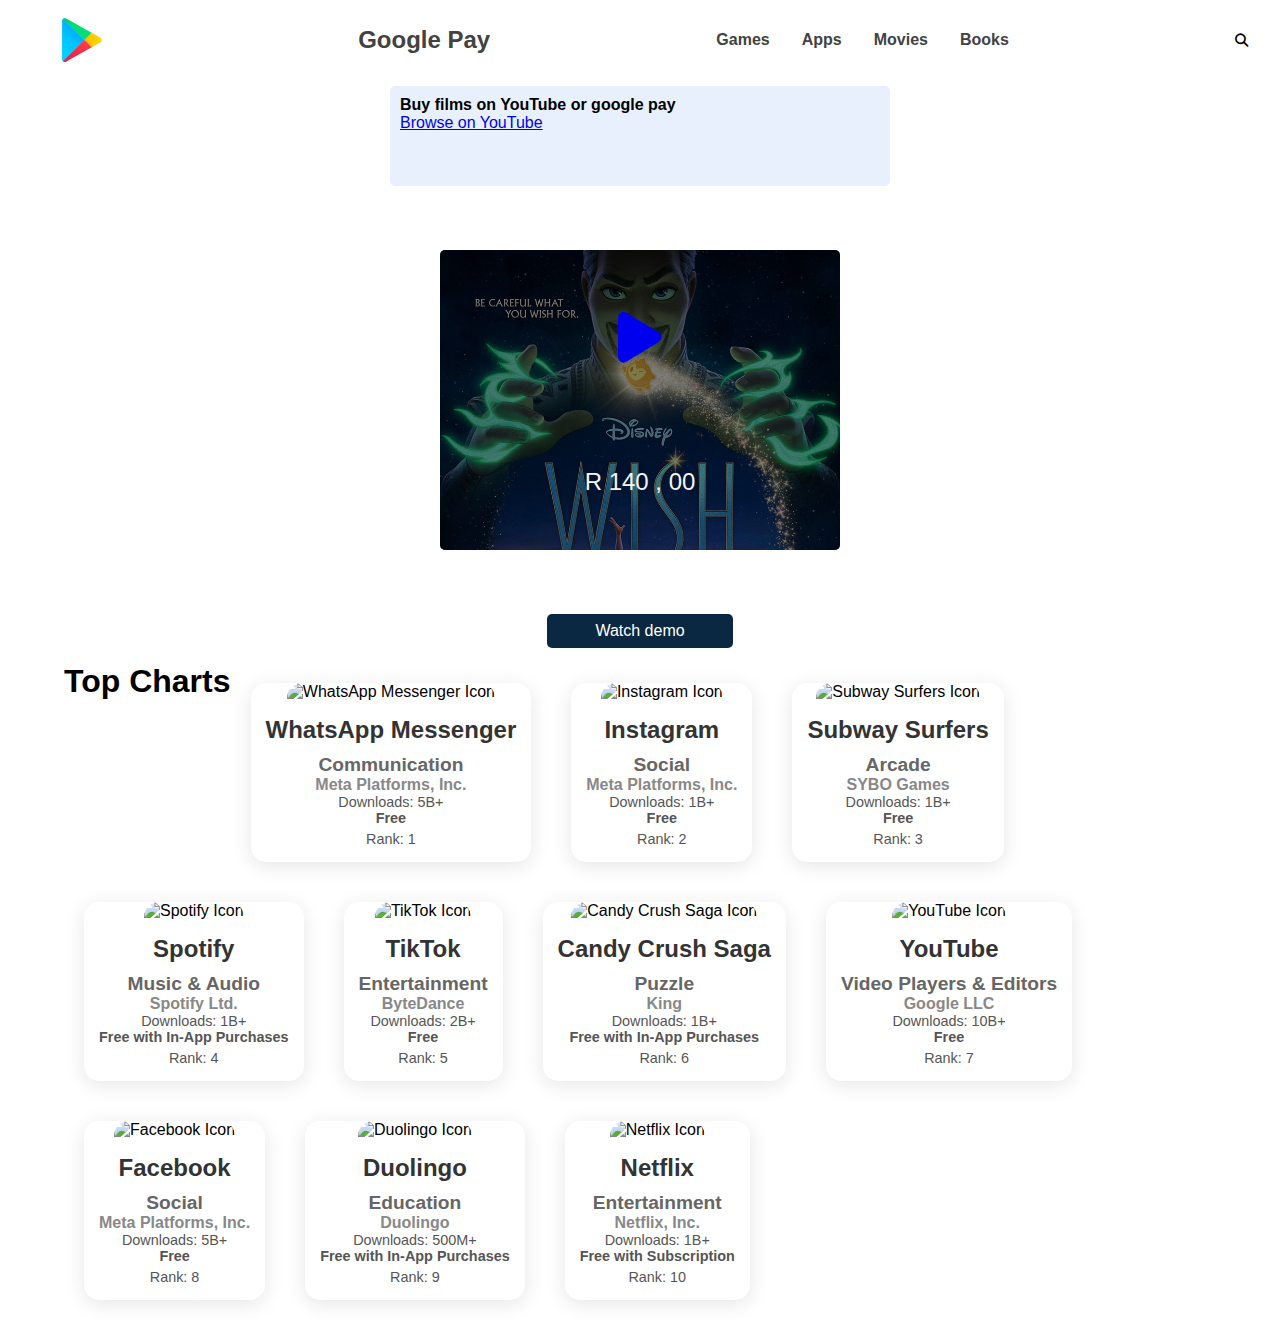
==== index.html @ 11c928e3 "Working on a footer" ====
<!DOCTYPE html>
<html lang="en">
  <head>
    <meta charset="UTF-8" />
    <meta name="viewport" content="width=device-width, initial-scale=1.0" />
    <title>Document</title>
    <link rel="stylesheet" href="styles.css" />
    <link rel="stylesheet" href="apps.css" />
    <script type="module" defer src="/src/Routing.js"></script>
    <script type="module" defer src="/src/content.js"></script>
    <script type="module" defer src="/src/searchParams.js"></script>
    <link
      rel="stylesheet"
      href="https://cdnjs.cloudflare.com/ajax/libs/font-awesome/6.7.2/css/all.min.css"
      integrity="sha512-Evv84Mr4kqVGRNSgIGL/F/aIDqQb7xQ2vcrdIwxfjThSH8CSR7PBEakCr51Ck+w+/U6swU2Im1vVX0SVk9ABhg=="
      crossorigin="anonymous"
      referrerpolicy="no-referrer"
    />
    <style>
      .hide-page {
        display: none;
      }
      .show-page {
        display: block;
      }
    </style>
  </head>
  <body>
    <nav class="google-navbar">
      <img
        class="logo"
        width="100px"
        src="public/Google_Play-Icon-Logo.wine.svg"
        alt=""
      />
      <h2 class="logo-heading">Google Pay</h2>
      <ul style="position: static">
        <a class="link" href="#games">Games</a>
        <a class="link" href="#apps">Apps</a>
        <a class="link" href="#movies">Movies</a>
        <a class="link" href="#books">Books</a>
      </ul>

      <div>
        <button class="search-app">
          <i class="fa-solid fa-magnifying-glass"></i>
        </button>
      </div>
    </nav>
    <div class="search-div">
      <input id="user-input" type="text" placeholder="Search apps..." />
      <button class="btn-submit-search">Search</button>
    </div>

    <div style="justify-items: center; align-items: center" class="hero-area">
      <div class="headline">
        <h4>Buy films on YouTube or google pay</h4>
        <a target="_blank" href="https://www.youtube.com/watch?v=L0MK7qz13bU"
          >Browse on YouTube</a
        >
      </div>
      <div class="playnow">
        <div style="display: flex; flex-direction: column" class="content">
          <a
            style="text-decoration: none"
            target="_blank"
            href="https://store.steampowered.com/app/1401590/Disney_Dreamlight_Valley/"
          >
            <i class="fa-solid fa-play"></i
          ></a>
          <p style="font-size: 24px; margin-top: 4em">R 140 , 00</p>
        </div>
      </div>
      <a
        target="_blank"
        class="watch-demo"
        href="https://store.steampowered.com/app/1401590/Disney_Dreamlight_Valley/"
        >Watch demo</a
      >
    </div>
    <div class="page" id="games">
      <h3>Play your favourites on the big screen</h3>
      <p>Google Play Games on PC</p>
      <div class="games-container">
        <!-- card1 -->
        <div class="card-1">
          <div class="card-content">
            <p class="price">R 1,400,000</p>
            <h2 class="card-title">Product Title</h2>
            <p class="card-description">
              This is a brief description of the product. It highlights key
              features and benefits.
            </p>
            <a href="/payments.html">
              <button class="card-button">Pay Now</button>
            </a>
          </div>
        </div>

        <!-- 2 -->
        <div class="card-2">
          <div class="card-content">
            <p class="price">R 1,400,000</p>
            <h2 class="card-title">Product Title</h2>
            <p class="card-description">
              This is a brief description of the product. It highlights key
              features and benefits.
            </p>
            <a href="/payments.html">
              <button class="card-button">Pay Now</button>
            </a>
          </div>
        </div>

        <!-- 3 -->
        <div class="card-3">
          <div class="card-content">
            <p class="price">R 1,400,000</p>
            <h2 class="card-title">Product Title</h2>
            <p class="card-description">
              This is a brief description of the product. It highlights key
              features and benefits.
            </p>
            <a href="/payments.html">
              <button class="card-button">Pay Now</button>
            </a>
          </div>
        </div>
      </div>
    </div>
    <div class="page" id="apps">
      <h1>Apps</h1>
      <p>Download Apps</p>
      <div class="app-container"></div>
    </div>
    <div class="page" id="movies">
      <h1>Google Movies</h1>
      <div class="movies-container"></div>
    </div>
    <div class="page" id="books">
      <h1>Books</h1>
      <div class="books-container"></div>
    </div>

    <div class="top-charts">
      <h1>Top Charts</h1>
    </div>
    <footer></footer>
  </body>
</html>
---- styles.css ----
* {
  margin: 0;
  padding: 0;
  box-sizing: border-box;
  font-family: "Lucida Sans", "Lucida Sans Regular", "Lucida Grande",
    "Lucida Sans Unicode", Geneva, Verdana, sans-serif;
}

:root {
  --text-color: rgb(66, 66, 66);
}

.google-navbar {
  display: flex;
  align-items: center;
  justify-content: space-between;
  padding: 0.5em 2em;
  height: 80px;
  top: 0;
  position: sticky;
  background-color: white;
  z-index: 100;
}

.logo-heading {
  color: var(--text-color);
}

.google-navbar ul {
  display: flex;
  gap: 2em;
}

.google-navbar ul a {
  color: var(--text-color);
  text-decoration: none;
  font-weight: bold;
  transition: all ease 0.3s;
}

.page {
  padding: 0.5em 4em;
}

/* Link hover */
a:hover {
  color: rgb(25, 141, 64);
}

/* Main */
.show-page {
  display: block;
}

.hide-page {
  display: none;
}

.hero-area {
  display: flex;
  flex-direction: column;
  gap: 4em;
  width: 100%;
  padding: 0.4em 4em;
}

.playnow {
  position: relative;
  background-image: url("./public/hero.jpeg");
  background-repeat: no-repeat;
  background-size: cover;
  width: 400px;
  height: 300px;
  border-radius: 5px;
  cursor: pointer;
  background-color: rgb(53, 119, 70);
}

.playnow::after {
  content: "";
  position: absolute;
  top: 0;
  left: 0;
  width: 100%;
  height: 100%;
  background: rgba(0, 0, 0, 0.5);
  border-radius: 5px;
  z-index: 1;
}

.playnow .content {
  position: absolute;
  color: whitesmoke;
  height: 100%;
  width: 100%;
  display: flex;
  justify-content: center;
  align-items: center;
  font-size: 58px;
  z-index: 2;
}

.headline {
  background-color: #e8f0fe;
  height: 100px;
  width: 500px;
  border-radius: 5px;
  padding: 10px;
}

/* Games */
.card-1,
.card-2,
.card-3 {
  background-color: #ffffff;
  border-radius: 10px;
  box-shadow: 0 4px 8px rgba(0, 0, 0, 0.1);
  overflow: hidden;
  transition: transform 0.2s;
  margin: 20px;
  max-width: 300px;
  position: relative;
}

.card-1::after,
.card-2::after,
.card-3::after {
  content: "";
  position: absolute;
  top: 0;
  left: 0;
  width: 100%;
  height: 100%;
  background: rgba(0, 0, 0, 0.6);
  z-index: 1;
}

.card-1 {
  background-image: url("./public/Best-Poki-Games-in-2023-copy.webp");
  background-size: cover;
}

.card-2 {
  background-image: url("./public/game2.jpeg");
  background-size: cover;
}

.card-3 {
  background-image: url("./public/game1.avif");
  background-size: cover;
}

.card-content {
  padding: 20px;
  position: relative;
  z-index: 2;
}

.price {
  font-size: 1.5em;
  color: #388e3c;
}

.card-title {
  font-size: 1.2em;
  margin: 10px 0;
  color: #e2dada;
}

.card-description {
  font-size: 0.9em;
  color: #f5f2f2;
}

.card-button {
  background-color: #007bff;
  color: white;
  border: none;
  border-radius: 5px;
  padding: 10px;
  cursor: pointer;
  font-size: 1em;
  transition: background-color 0.3s;
}

.card-button:hover {
  background-color: #0056b3;
}

.card-1:hover,
.card-2:hover,
.card-3:hover {
  transform: scale(1.05);
}

.games-container {
  width: 100%;
  display: flex;
}

.watch-demo {
  padding: 0.5em 3em;
  border-radius: 5px;
  text-decoration: none;
  background-color: rgb(10, 40, 65);
  color: white;
}
.watch-demo:hover {
  color: whitesmoke !important;
}
/* top-charts */
.top-charts {
  width: 100%;
  display: flex;
  padding: 0.5em 4em;
  flex-wrap: wrap;
}

.chart-card {
  background-color: #ffffff;
  border-radius: 15px;
  box-shadow: 0 4px 20px rgba(0, 0, 0, 0.1);
  overflow: hidden;
  transition: transform 0.3s, box-shadow 0.3s;
  margin: 20px;
  max-width: 300px;
  text-align: center;
}

.chart-card:hover {
  transform: translateY(-5px);
  box-shadow: 0 8px 30px rgba(0, 0, 0, 0.2);
}

.card-icon {
  width: 100%;
  height: auto;
  border-top-left-radius: 15px;
  border-top-right-radius: 15px;
}

.card-content {
  padding: 15px;
}

.app-name {
  font-size: 1.5em;
  color: #333;
  margin-bottom: 10px;
}

.category {
  font-size: 1.2em;
  color: #666;
}

.developer {
  font-size: 1em;
  color: #888;
}

.downloads,
.price,
.rank {
  font-size: 0.9em;
  color: #555;
}

.price {
  font-weight: bold;
}

.rank {
  margin-top: 5px;
}
.books-container {
  display: flex;
  width: 100%;
  height: 100vh;
  justify-content: center;
  align-items: center;
  padding: 0.5em 2em;
}
.movies-container {
  display: flex;
  width: 100%;
  height: 100vh;
  justify-content: center;
  align-items: center;
  padding: 0.5em 2em;
}

/* serch bar */
.search-app {
  background: none;
  border: 0;
  cursor: pointer;
}
.search-div {
  top: 80px;
  right: 10px;
  position: absolute;
  width: 250px;
  height: 40px;
  background-color: #fbfdff;
  box-shadow: rgba(0, 0, 0, 0.16) 0px 1px 4px;
  display: none;
  justify-content: space-between;
  padding: 0.5em 1em;
  border-radius: 5px;
}
.show-searchdiv {
  display: flex;
}
.search-div input {
  border: none;
  outline: none;
}
.search-div button {
  background-color: #388e3c;
  color: white;
  border: 0;
  border-radius: 5px;
  padding: 0.2em 0.5em;
  cursor: pointer;
}
/* small screens */
@media screen and (max-width: 768px) {
  .search-app {
    display: none;
  }
  .logo-heading {
    color: white !important;
    margin-top: 10px;
  }
  .logo {
    display: none;
  }
  .google-navbar {
    flex-direction: column;
    height: 300px;
    align-items: start;
    background-color: black;
  }
  .google-navbar ul {
    flex-direction: column;
  }
  ul a {
    color: white !important;
  }

  /* main */
  .games-container {
    flex-direction: column;
  }
  .movies-container {
    flex-direction: column;
  }
}
---- apps.css ----
/* APPS */

.app-container {
  display: flex;
  flex-wrap: wrap;
  justify-content: center;
}

.card {
  background-color: #fd4141;
  border-radius: 10px;
  box-shadow: 0 4px 8px rgba(0, 0, 0, 0.1);
  margin: 15px;
  padding: 20px;
  max-width: 200px;
  text-align: center;
  transition: transform 0.3s;
  color: white;
}

.card:hover {
  transform: translateY(-5px);
}

.card img {
  width: 100%;
  height: 200px;
  border-radius: 5px;
}

.card h2 {
  font-size: 1.2em;
  margin: 10px 0;
}

.card p {
  color: #faf6f6;
}

.download-button {
  background-color: #007bff;
  color: white;
  border: none;
  border-radius: 5px;
  padding: 10px;
  cursor: pointer;
  font-size: 1em;
  margin-top: 10px;
}

.download-button:hover {
  background-color: #0056b3;
}
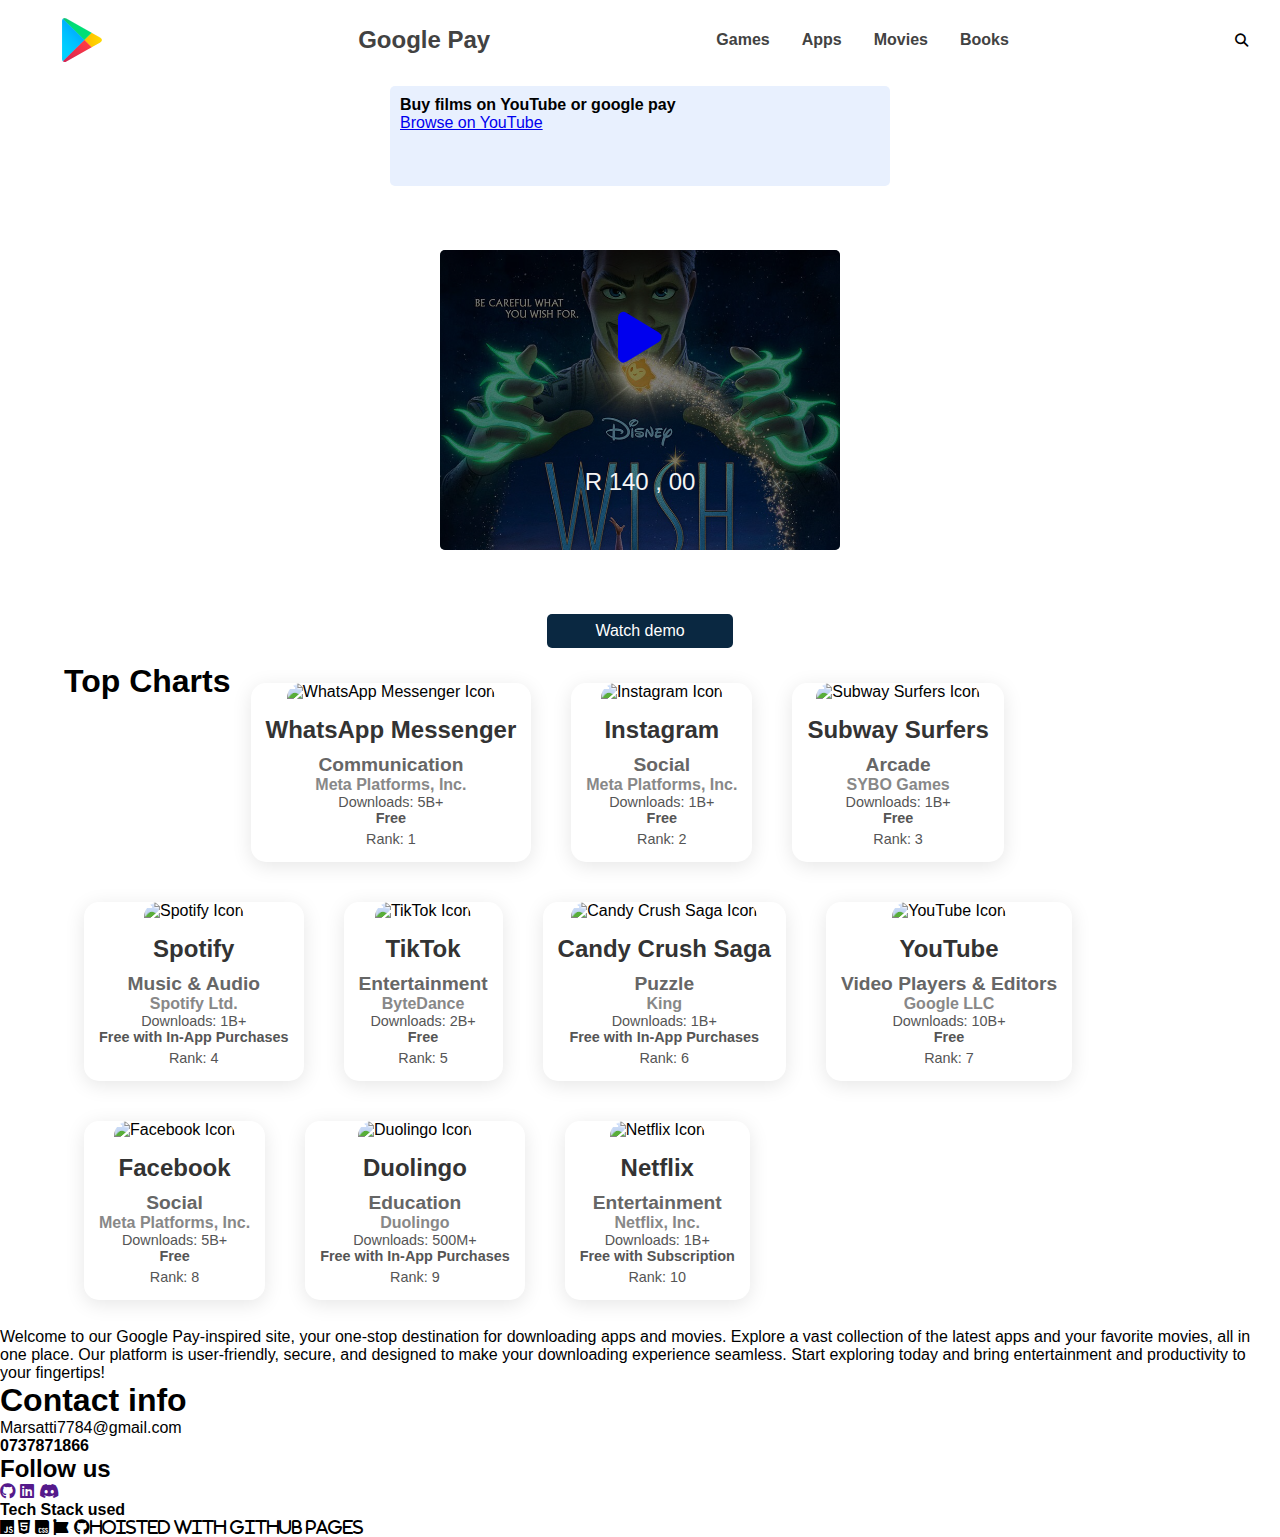
==== commit 741380df: "working on footer styles" ====
--- a/index.html
+++ b/index.html
@@ -9,6 +9,7 @@
     <script type="module" defer src="/src/Routing.js"></script>
     <script type="module" defer src="/src/content.js"></script>
     <script type="module" defer src="/src/searchParams.js"></script>
+    <link rel="stylesheet" href="footer.css">
     <link
       rel="stylesheet"
       href="https://cdnjs.cloudflare.com/ajax/libs/font-awesome/6.7.2/css/all.min.css"
@@ -145,6 +146,37 @@
     <div class="top-charts">
       <h1>Top Charts</h1>
     </div>
-    <footer></footer>
+    <footer>
+      <div class="footer-content-container">
+        <p>
+          Welcome to our Google Pay-inspired site, your one-stop destination for
+          downloading apps and movies. Explore a vast collection of the latest
+          apps and your favorite movies, all in one place. Our platform is
+          user-friendly, secure, and designed to make your downloading
+          experience seamless. Start exploring today and bring entertainment and
+          productivity to your fingertips!
+        </p>
+        <h1>Contact info</h1>
+        <p>Marsatti7784@gmail.com</p>
+        <p style="font-weight: bold">0737871866</p>
+        <h2 style="font-weight: bold">Follow us</h2>
+        <div class="social-media">
+          <a href=""> <i class="fa-brands fa-github"></i></a>
+          <a href=""><i class="fa-brands fa-linkedin"></i></a>
+          <a href=""><i class="fa-brands fa-discord"></i></a>
+        </div>
+      </div>
+      <!-- ++++++++++++++++++++++++++++++ -->
+      <div class="footer-content-container">
+        <p style="font-weight: bold">Tech Stack used</p>
+        <i class="fa-brands fa-js"></i>
+        <i class="fa-brands fa-html5"></i>
+        <i class="fa-brands fa-css"></i>
+        <i class="fa-solid fa-font-awesome"></i>
+        <i class="fa-brands fa-github">Hoisted with Github pages</i>
+           
+        </div>
+      </div>
+    </footer>
   </body>
 </html>
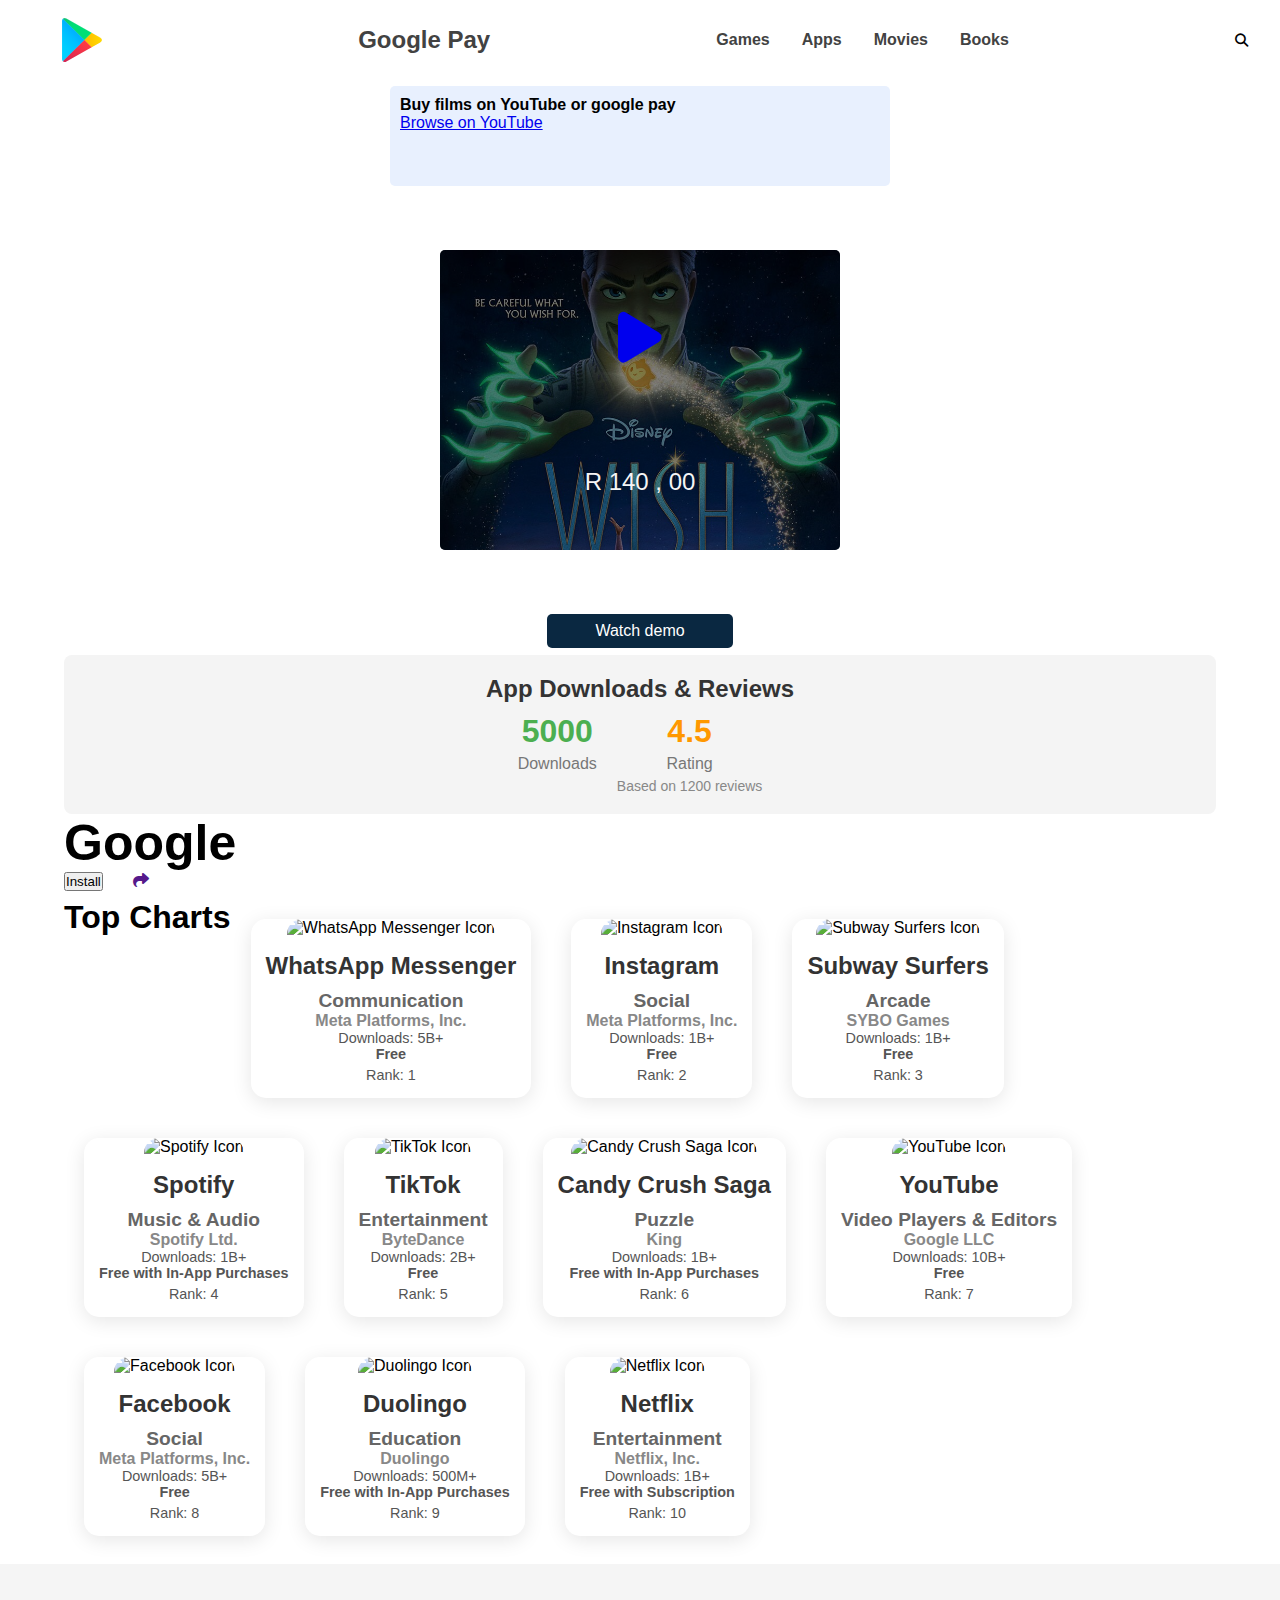
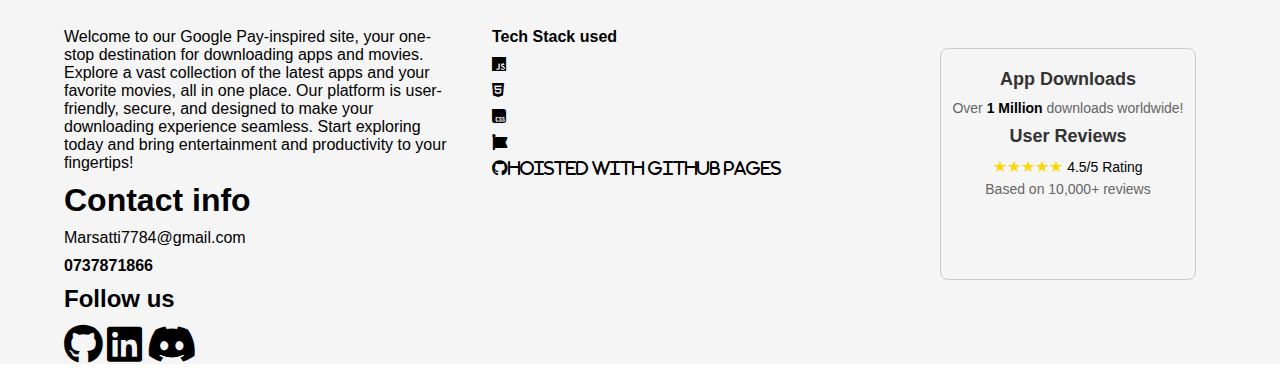
==== commit 3a1c31df: "Updates" ====
--- a/index.html
+++ b/index.html
@@ -79,6 +79,30 @@
         >Watch demo</a
       >
     </div>
+    <div class="App">
+      <div style="text-align: center; padding: 20px; background-color: #f4f4f4; border-radius: 8px;">
+  <h2 style="font-size: 24px; color: #333;">App Downloads & Reviews</h2>
+  
+  <div style="display: flex; justify-content: center; margin-top: 10px;">
+    <div style="margin-right: 20px; text-align: center;">
+      <span style="font-size: 32px; font-weight: bold; color: #4CAF50;">5000</span>
+      <p style="margin: 5px 0; font-size: 16px; color: #777;">Downloads</p>
+    </div>
+    
+    <div style="text-align: center;">
+      <span style="font-size: 32px; font-weight: bold; color: #FF9800;">4.5</span>
+      <p style="margin: 5px 0; font-size: 16px; color: #777;">Rating</p>
+      <p style="font-size: 14px; color: #888;">Based on 1200 reviews</p>
+    </div>
+  </div>
+</div>
+
+      <h1 style="font-size: 50px;">Google</h1>
+     <div class="div">
+      <button>Install</button>
+      <a class="share" href=""><i class="fa-solid fa-share"></i></a>
+     </div>
+    </div>
     <div class="page" id="games">
       <h3>Play your favourites on the big screen</h3>
       <p>Google Play Games on PC</p>
@@ -176,6 +200,18 @@
         <i class="fa-brands fa-github">Hoisted with Github pages</i>
            
         </div>
+        <div style="font-family: Arial, sans-serif; text-align: center; margin: 20px; padding: 10px; border: 1px solid #ccc; border-radius: 8px; width: 300px;">
+  <h3 style="margin: 10px 0; font-size: 18px; color: #333;">App Downloads</h3>
+  <p style="margin: 5px 0; font-size: 14px; color: #666;">Over <strong style="color: #000;">1 Million</strong> downloads worldwide!</p>
+  
+  <h3 style="margin: 10px 0; font-size: 18px; color: #333;">User Reviews</h3>
+  <div style="margin: 5px 0; font-size: 14px; color: #666;">
+    <span style="color: gold; font-size: 16px;">★★★★★</span>
+    <p style="display: inline; color: #000;"> 4.5/5 Rating</p>
+  </div>
+  <p style="margin: 5px 0; font-size: 14px; color: #666;">Based on 10,000+ reviews</p>
+</div>
+
       </div>
     </footer>
   </body>
--- a/styles.css
+++ b/styles.css
@@ -324,6 +324,14 @@
   padding: 0.2em 0.5em;
   cursor: pointer;
 }
+.App {
+  width: 100%;
+  padding: 0 4em;
+}
+.div {
+  display: flex;
+  gap: 30px;
+}
 /* small screens */
 @media screen and (max-width: 768px) {
   .search-app {
--- a/footer.css
+++ b/footer.css
@@ -0,0 +1,40 @@
+footer {
+  width: 100%;
+  height: 400px;
+  background-color: whitesmoke;
+  padding: 4em;
+  display: flex;
+  gap: 40px;
+  bottom: 0;
+  position: static;
+}
+
+.footer-content-container {
+  width: 40%;
+  display: flex;
+  flex-direction: column;
+  gap: 10px;
+}
+
+.footer-content-container a {
+  text-decoration: none;
+  color: black;
+  font-size: 40px;
+  /* margin: 0.7em 0.4em; */
+}
+
+footer :last-child i {
+  font-size: 40px;
+}
+
+@media screen and (max-width: 768px) {
+  footer {
+    flex-direction: column;
+  }
+  .footer-content-container {
+    width: 100%;
+  }
+  footer p {
+    width: 100%;
+  }
+}
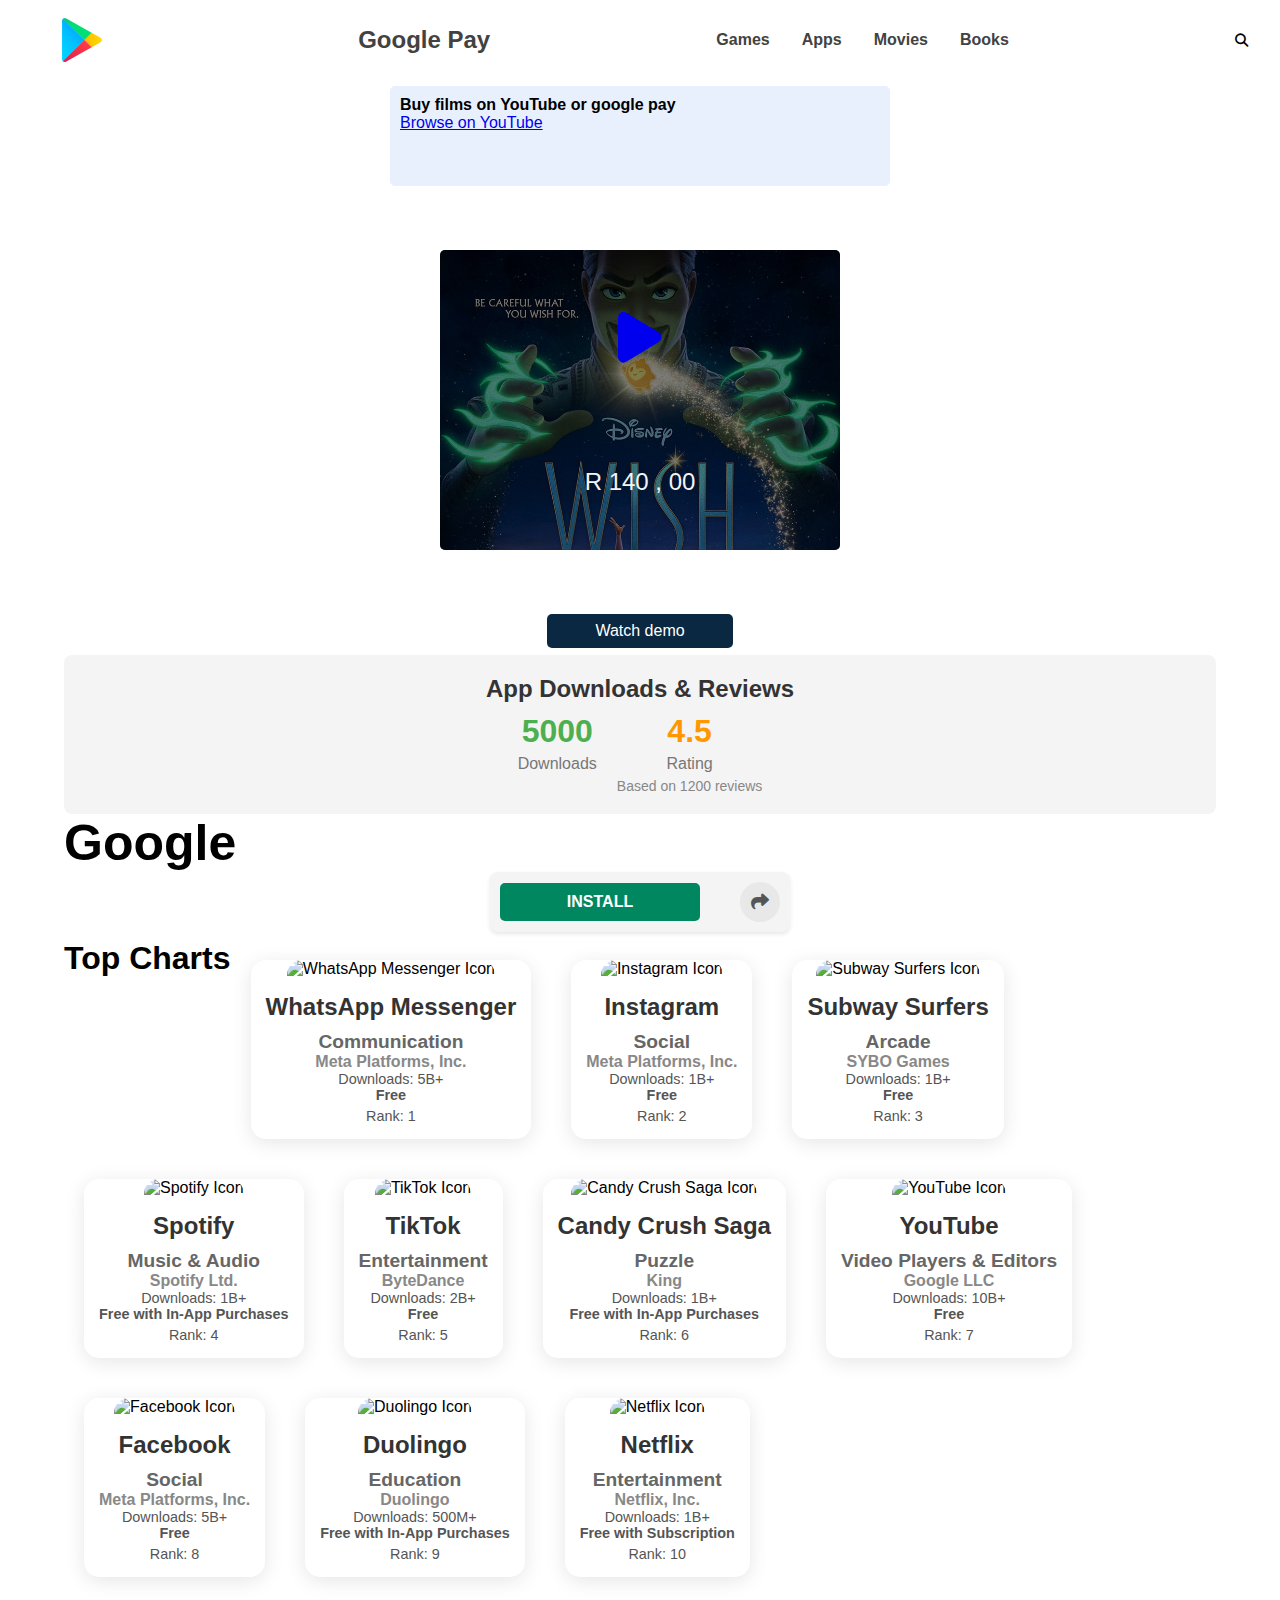
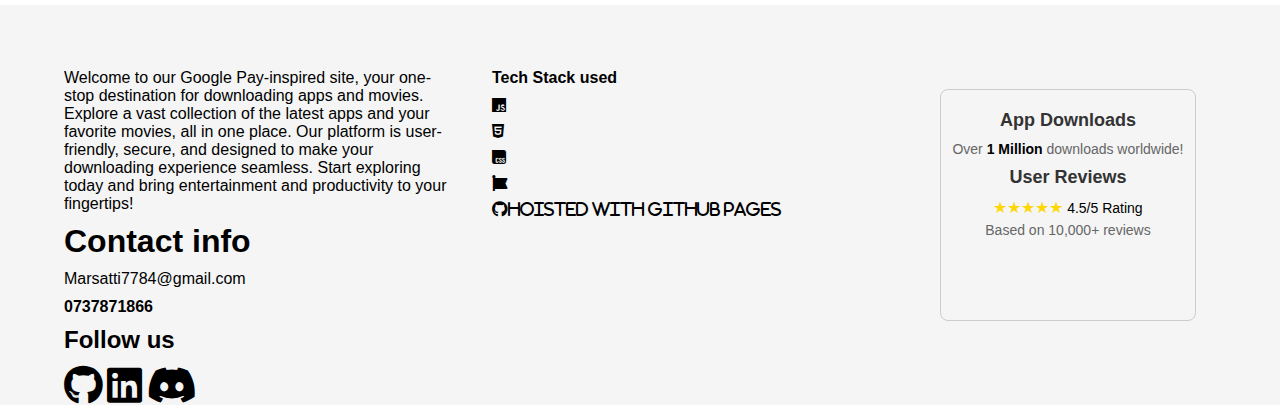
==== commit 9746f16b: "Updates wth" ====
--- a/index.html
+++ b/index.html
@@ -98,10 +98,15 @@
 </div>
 
       <h1 style="font-size: 50px;">Google</h1>
-     <div class="div">
-      <button>Install</button>
-      <a class="share" href=""><i class="fa-solid fa-share"></i></a>
-     </div>
+   <div class="div" style="display: flex; align-items: center; justify-content: space-between; padding: 10px; background-color: #f4f4f4; border-radius: 8px; box-shadow: 0 2px 4px rgba(0, 0, 0, 0.1); max-width: 300px; margin: 0 auto;">
+  <button style="flex-grow: 1; padding: 10px; background-color: #01875f; color: white; border: none; border-radius: 5px; font-size: 16px; font-weight: bold; cursor: pointer; text-transform: uppercase; margin-right: 10px;">
+    Install
+  </button>
+  <a class="share" href="#" style="display: flex; align-items: center; justify-content: center; width: 40px; height: 40px; background-color: #e8e8e8; border-radius: 50%; text-decoration: none;">
+    <i class="fa-solid fa-share" style="font-size: 18px; color: #555;"></i>
+  </a>
+</div>
+
     </div>
     <div class="page" id="games">
       <h3>Play your favourites on the big screen</h3>
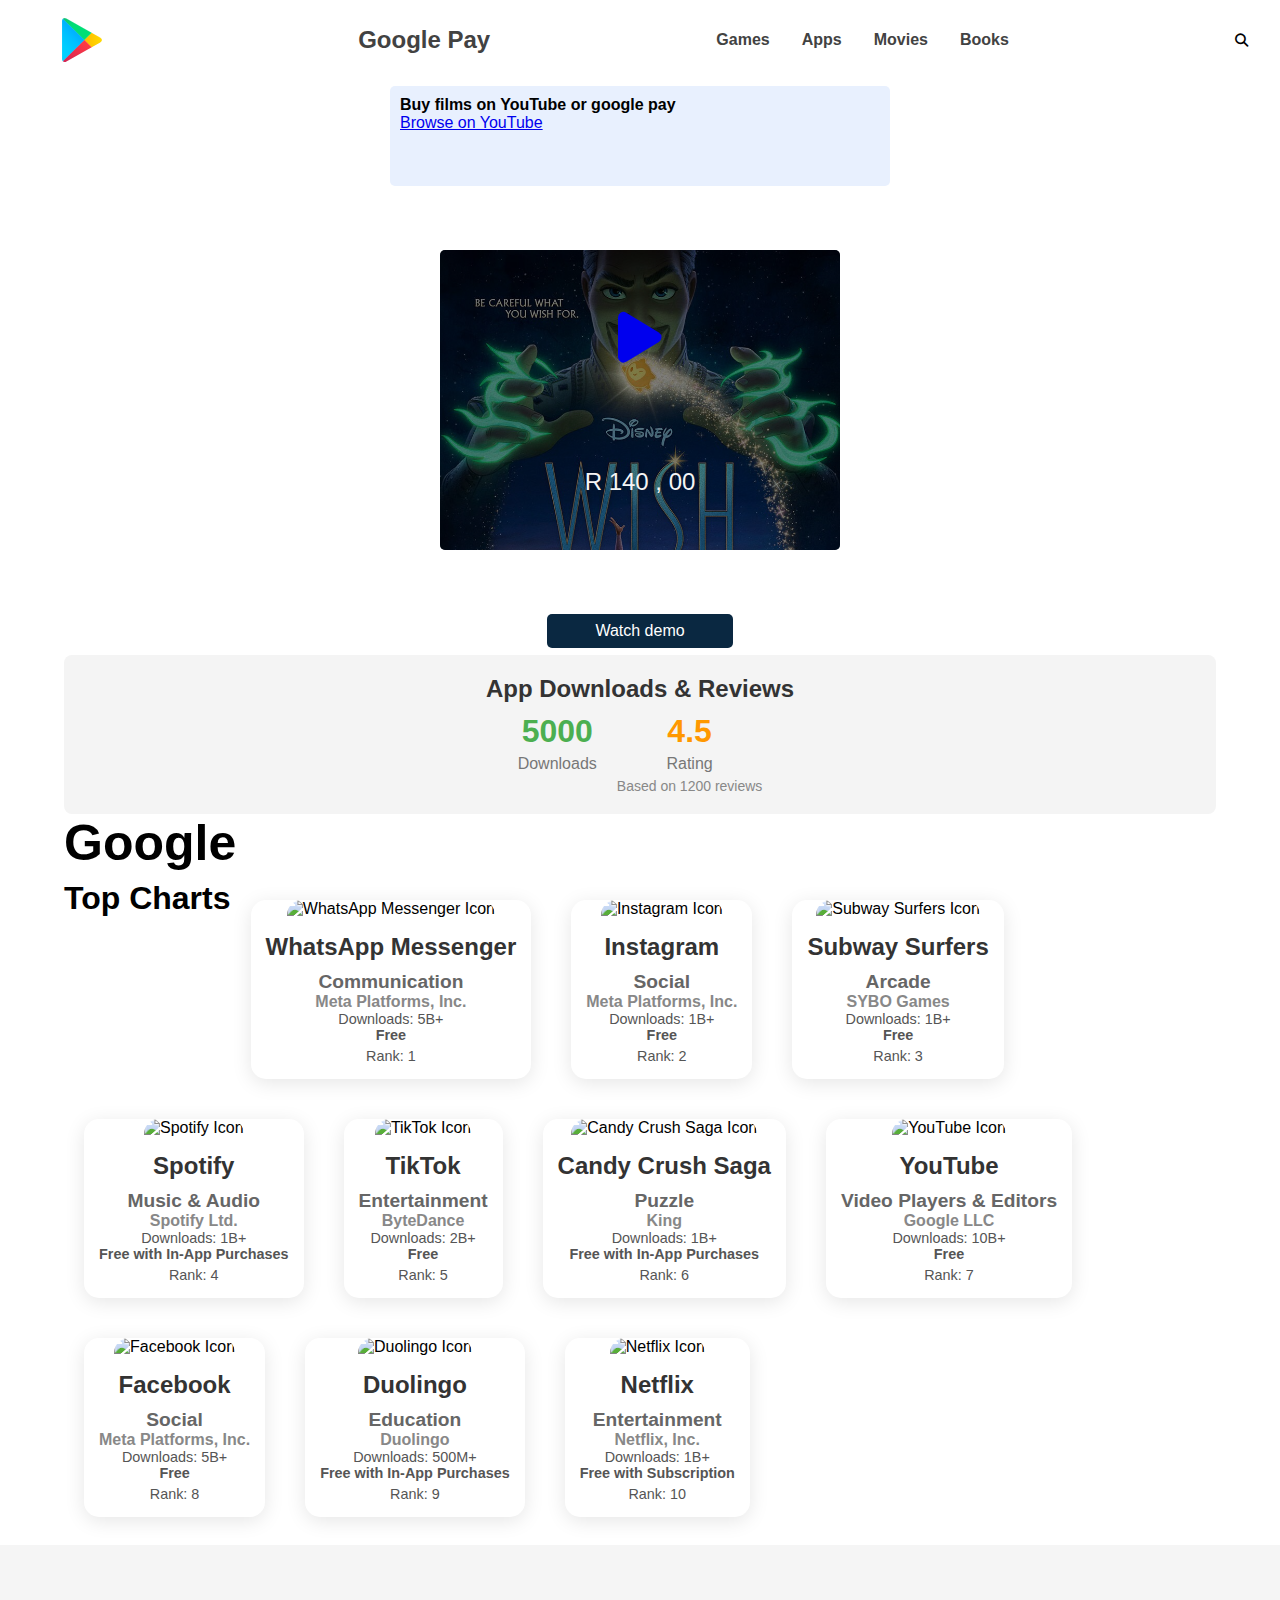
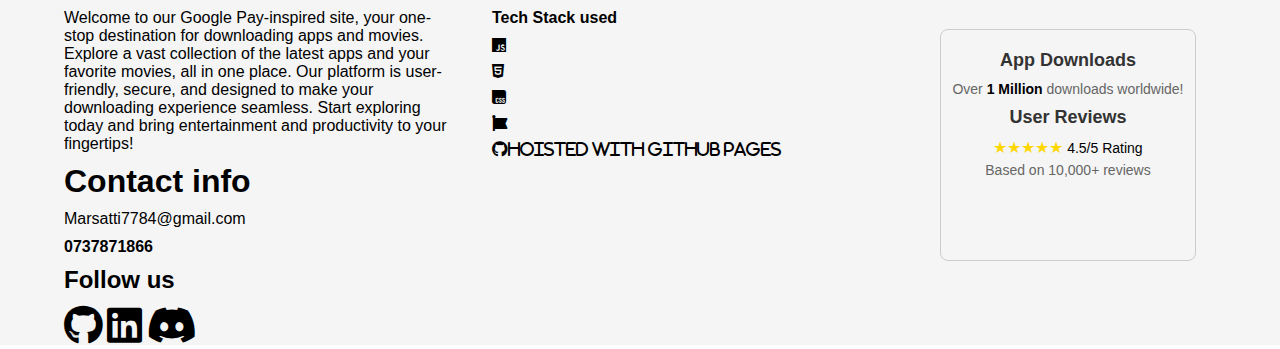
==== commit e46fdad1: "updates" ====
--- a/index.html
+++ b/index.html
@@ -98,15 +98,7 @@
 </div>
 
       <h1 style="font-size: 50px;">Google</h1>
-   <div class="div" style="display: flex; align-items: center; justify-content: space-between; padding: 10px; background-color: #f4f4f4; border-radius: 8px; box-shadow: 0 2px 4px rgba(0, 0, 0, 0.1); max-width: 300px; margin: 0 auto;">
-  <button style="flex-grow: 1; padding: 10px; background-color: #01875f; color: white; border: none; border-radius: 5px; font-size: 16px; font-weight: bold; cursor: pointer; text-transform: uppercase; margin-right: 10px;">
-    Install
-  </button>
-  <a class="share" href="#" style="display: flex; align-items: center; justify-content: center; width: 40px; height: 40px; background-color: #e8e8e8; border-radius: 50%; text-decoration: none;">
-    <i class="fa-solid fa-share" style="font-size: 18px; color: #555;"></i>
-  </a>
-</div>
-
+   
     </div>
     <div class="page" id="games">
       <h3>Play your favourites on the big screen</h3>
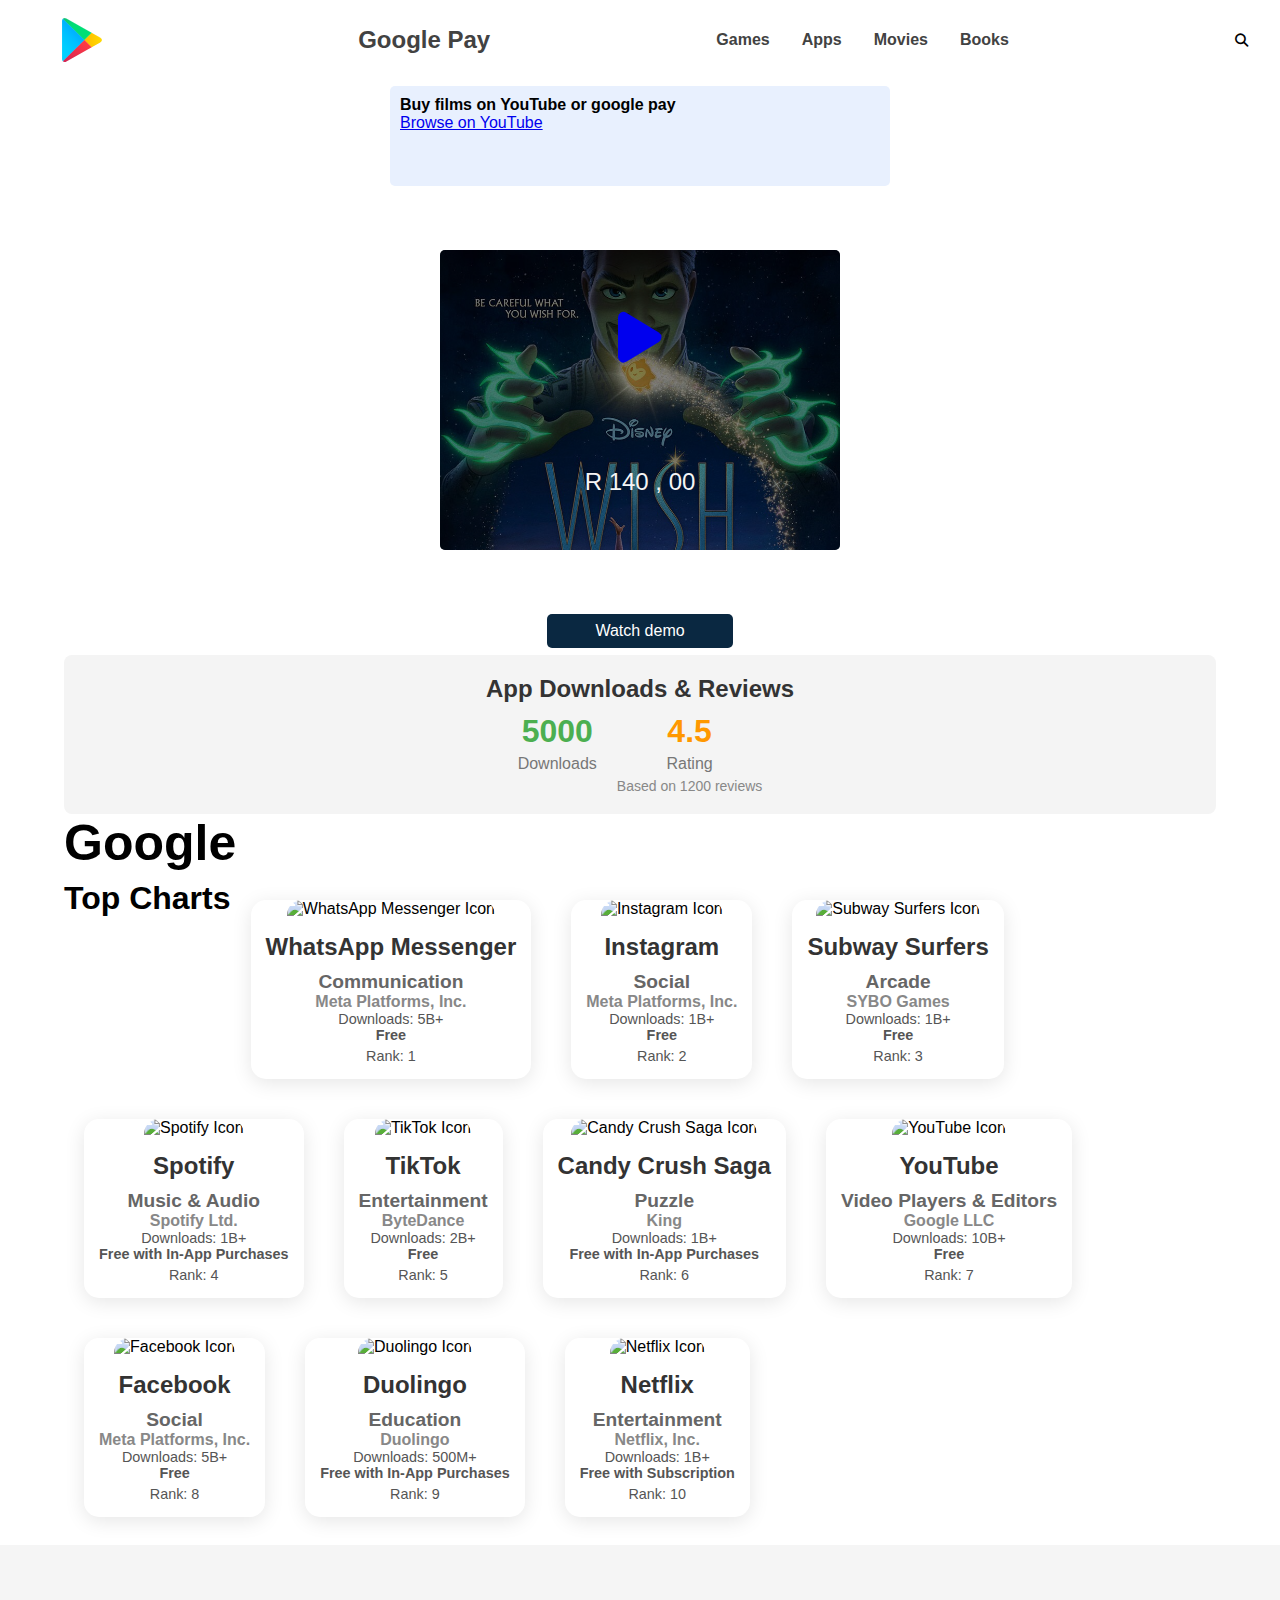
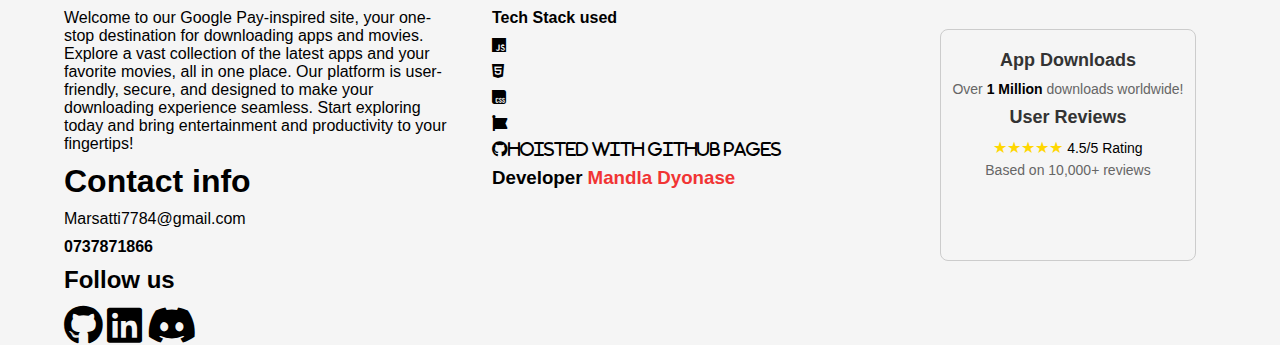
==== commit f6ddc080: "updates" ====
--- a/index.html
+++ b/index.html
@@ -195,6 +195,7 @@
         <i class="fa-brands fa-css"></i>
         <i class="fa-solid fa-font-awesome"></i>
         <i class="fa-brands fa-github">Hoisted with Github pages</i>
+         <h3 style="font-weight: bold;">Developer <span style="color: rgb(241, 52, 52);">Mandla Dyonase</span></h3>
            
         </div>
         <div style="font-family: Arial, sans-serif; text-align: center; margin: 20px; padding: 10px; border: 1px solid #ccc; border-radius: 8px; width: 300px;">
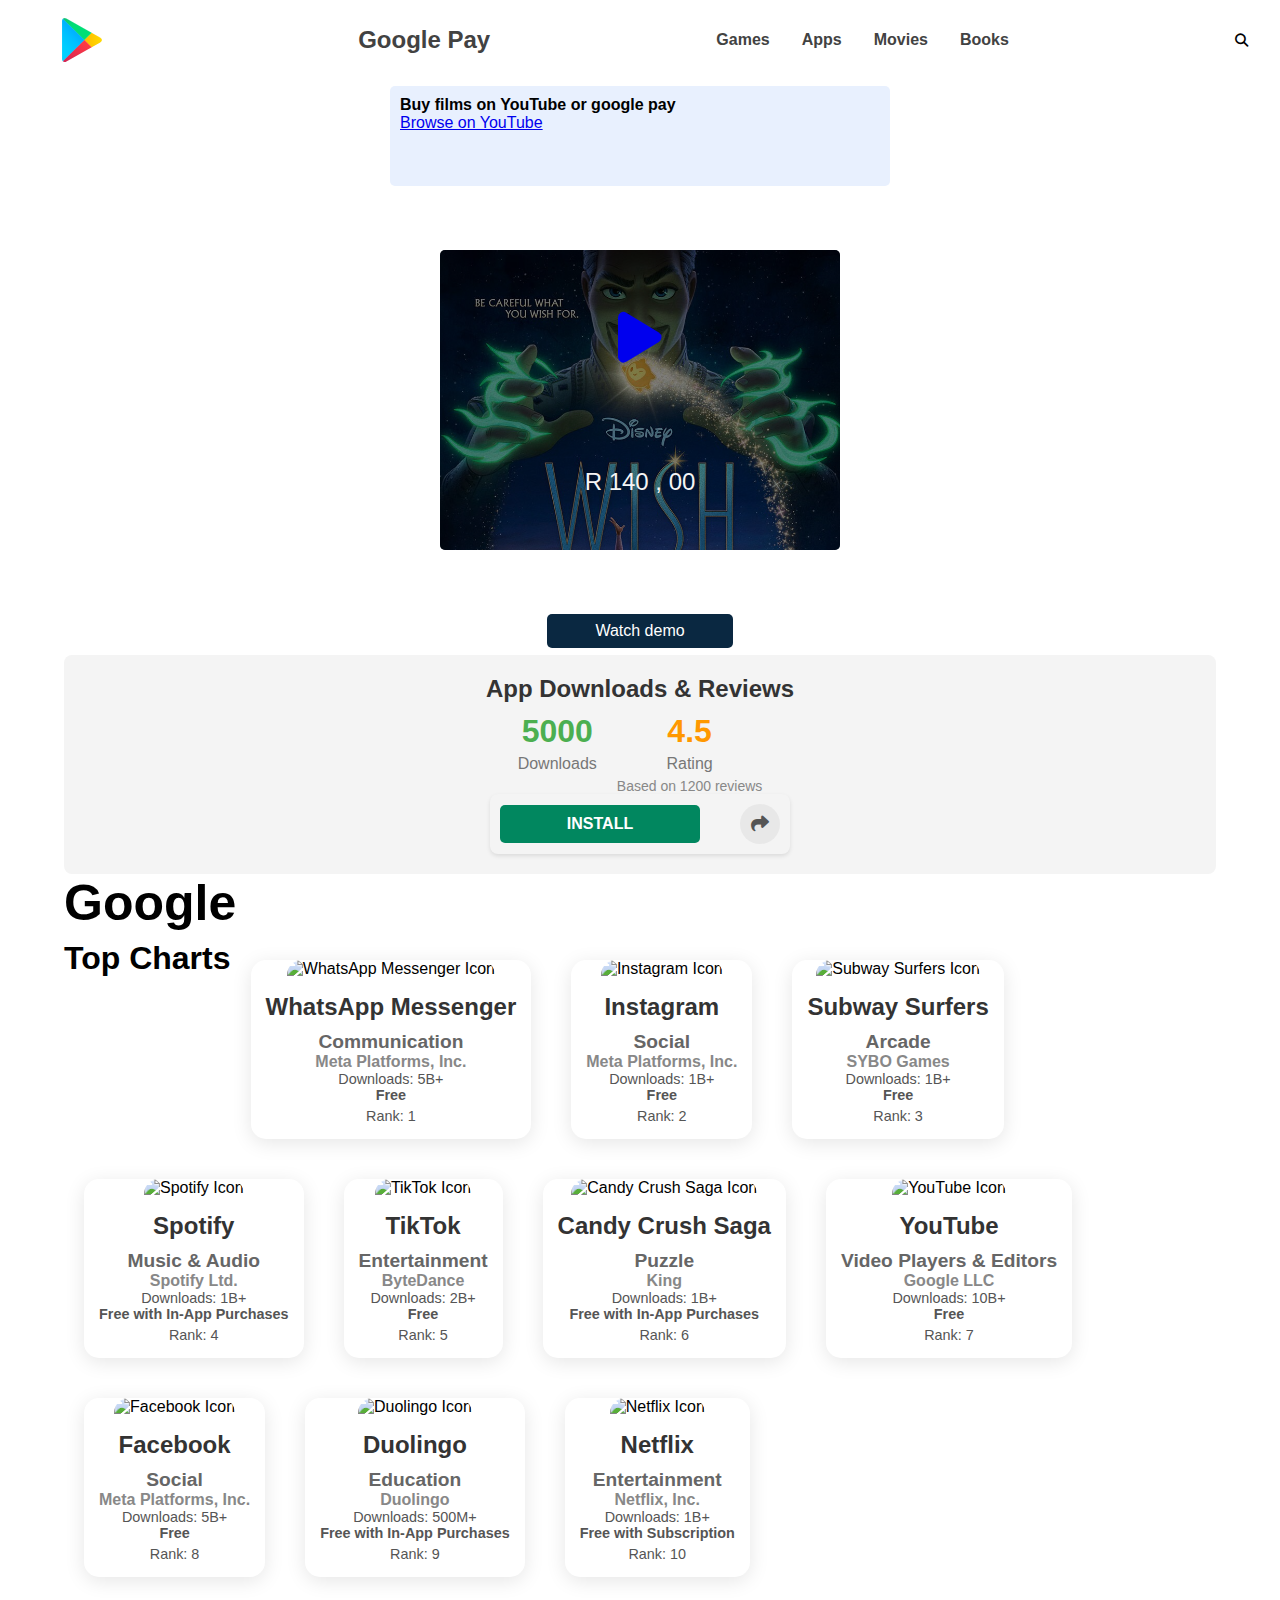
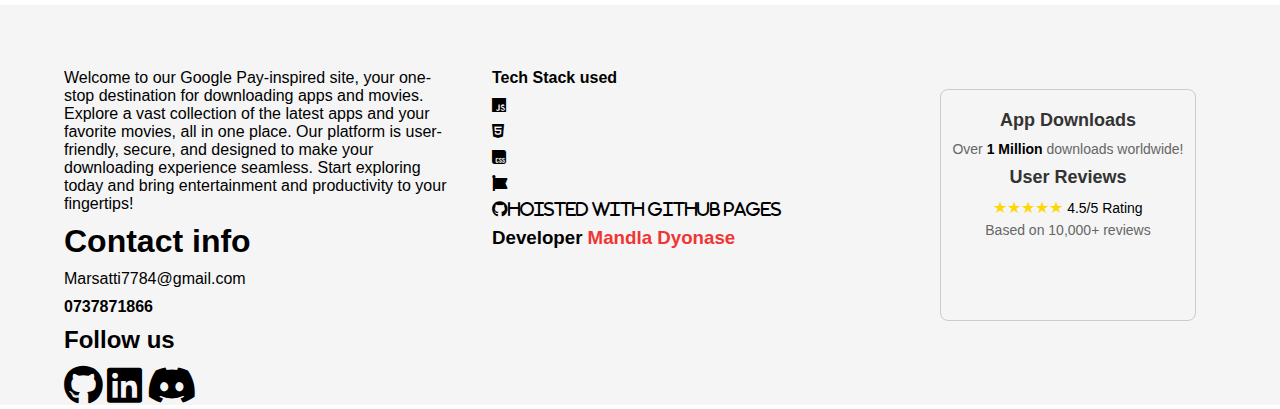
==== commit 86d85db1: "updates" ====
--- a/index.html
+++ b/index.html
@@ -94,7 +94,17 @@
       <p style="margin: 5px 0; font-size: 16px; color: #777;">Rating</p>
       <p style="font-size: 14px; color: #888;">Based on 1200 reviews</p>
     </div>
+    
   </div>
+  <div class="div" style="display: flex; align-items: center; justify-content: space-between; padding: 10px; background-color: #f4f4f4; border-radius: 8px; box-shadow: 0 2px 4px rgba(0, 0, 0, 0.1); max-width: 300px; margin: 0 auto;">
+  <button style="flex-grow: 1; padding: 10px; background-color: #01875f; color: white; border: none; border-radius: 5px; font-size: 16px; font-weight: bold; cursor: pointer; text-transform: uppercase; margin-right: 10px;">
+    Install
+  </button>
+  <a class="share" href="#" style="display: flex; align-items: center; justify-content: center; width: 40px; height: 40px; background-color: #e8e8e8; border-radius: 50%; text-decoration: none;">
+    <i class="fa-solid fa-share" style="font-size: 18px; color: #555;"></i>
+  </a>
+</div>
+
 </div>
 
       <h1 style="font-size: 50px;">Google</h1>
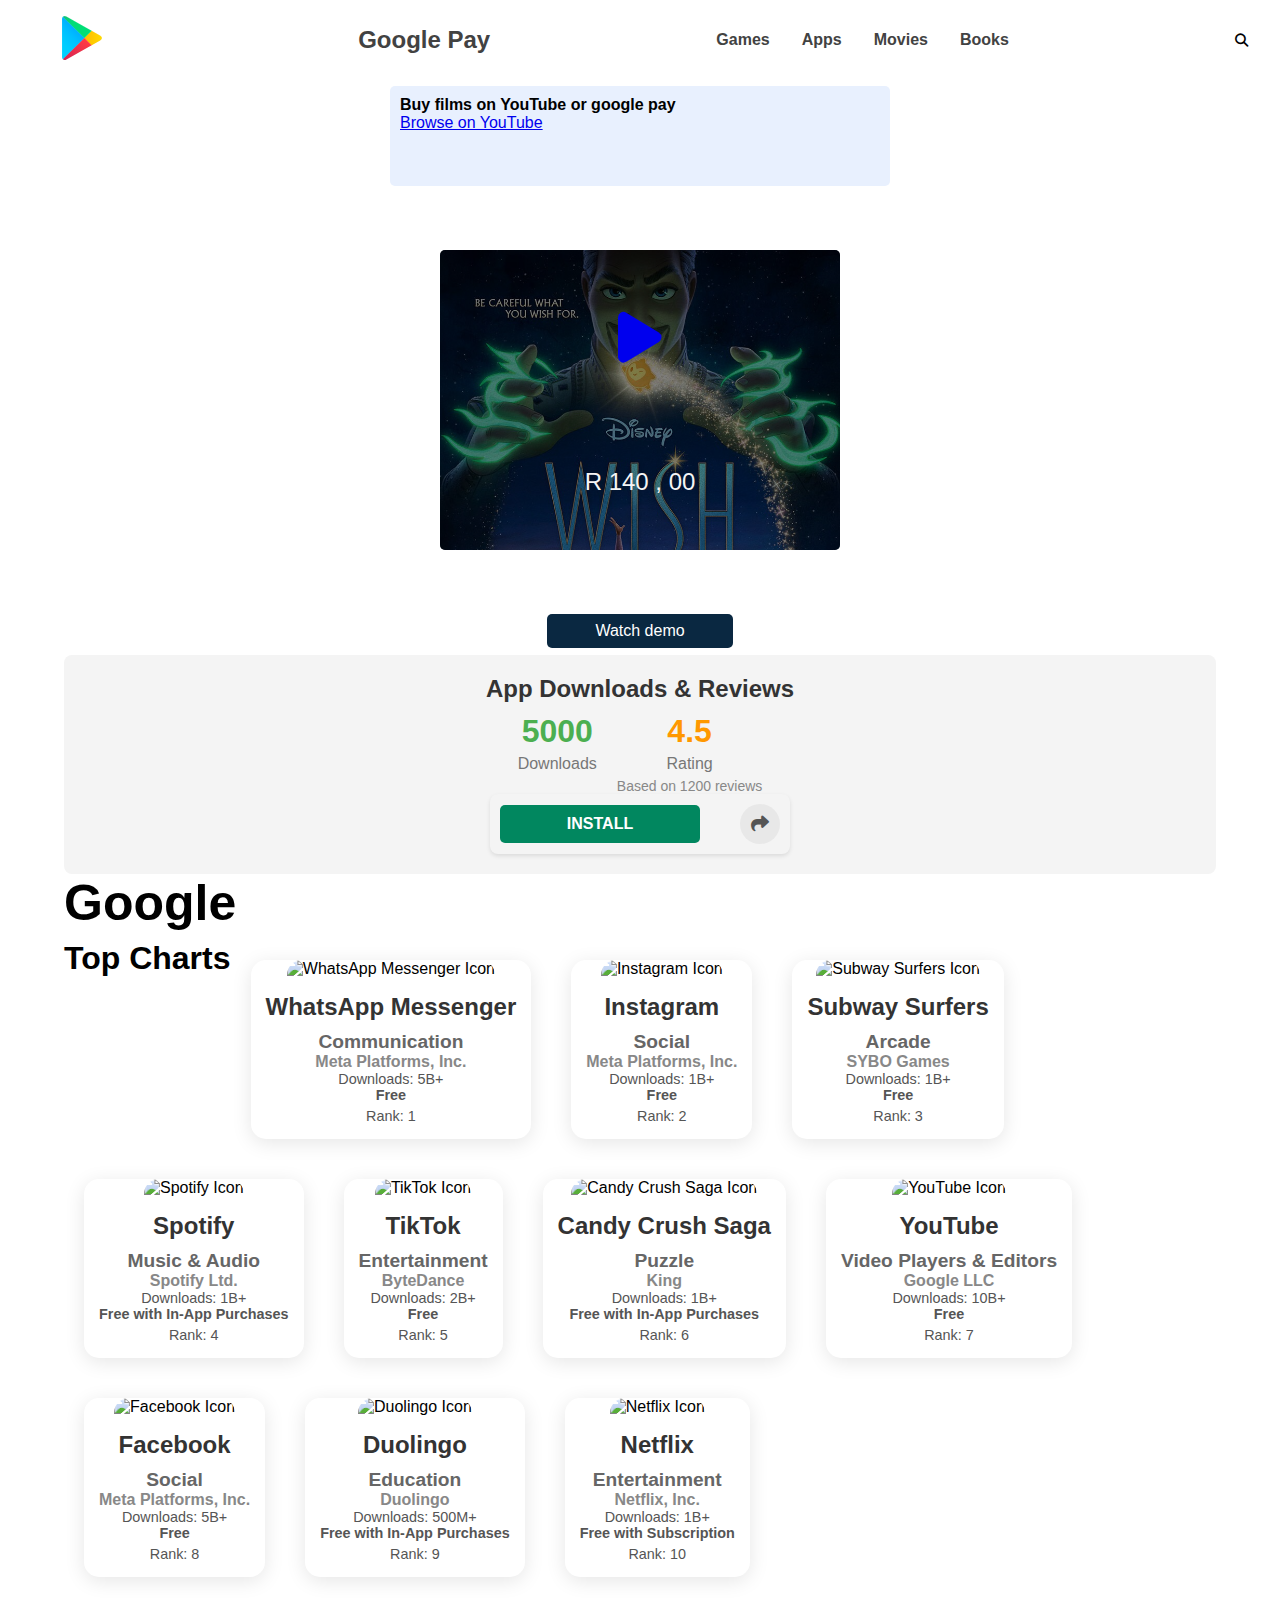
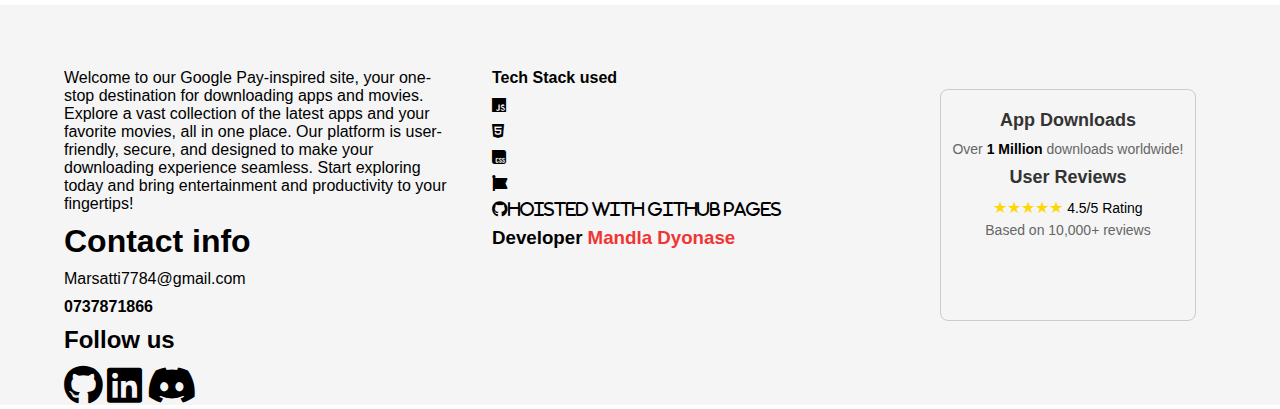
==== commit 4695dd36: "working on small screens and some bugs" ====
--- a/index.html
+++ b/index.html
@@ -28,12 +28,15 @@
   </head>
   <body>
     <nav class="google-navbar">
-      <img
+      <a href="/index.html">
+
+        <img
         class="logo"
         width="100px"
         src="public/Google_Play-Icon-Logo.wine.svg"
         alt=""
       />
+      </a>
       <h2 class="logo-heading">Google Pay</h2>
       <ul style="position: static">
         <a class="link" href="#games">Games</a>
--- a/footer.css
+++ b/footer.css
@@ -30,9 +30,14 @@
 @media screen and (max-width: 768px) {
   footer {
     flex-direction: column;
+    width: 100%;
+    background-color: whitesmoke !important;
+
+    height: 100%;
   }
   .footer-content-container {
     width: 100%;
+    color: black !important;
   }
   footer p {
     width: 100%;
